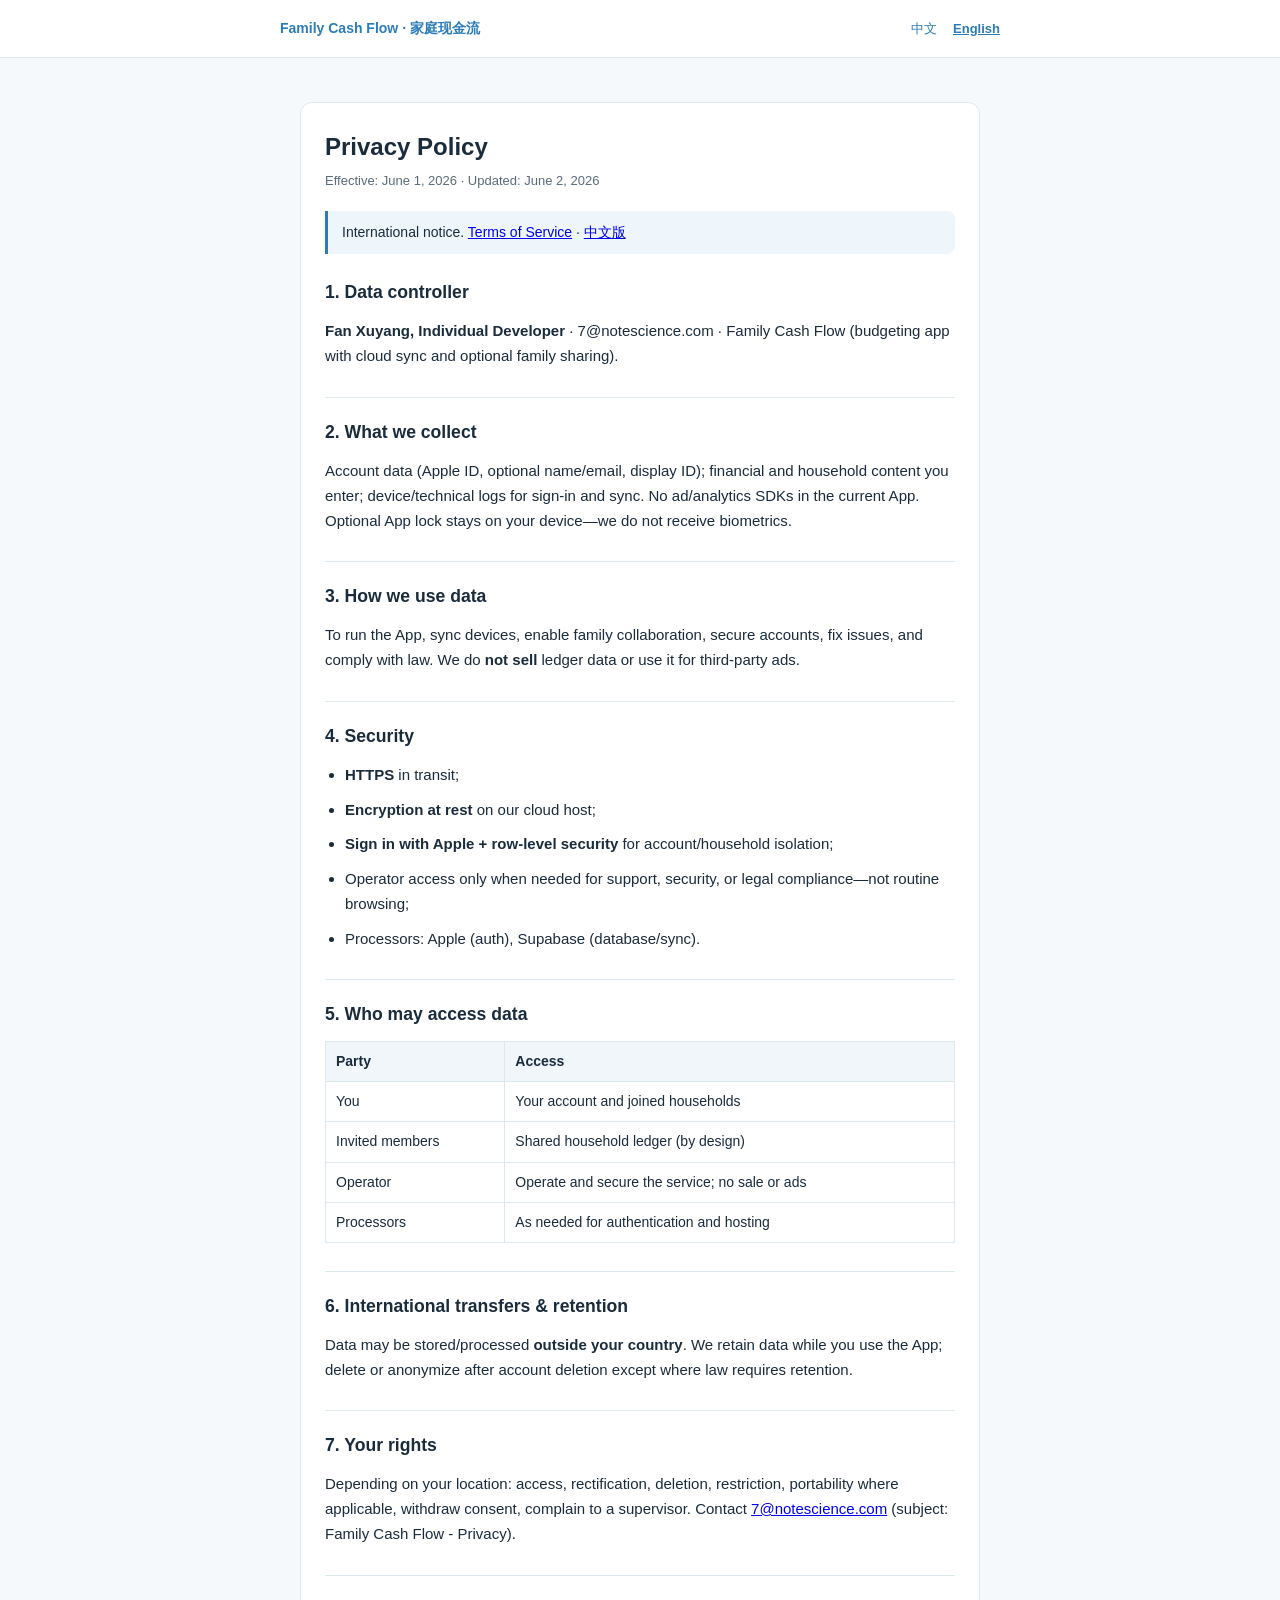
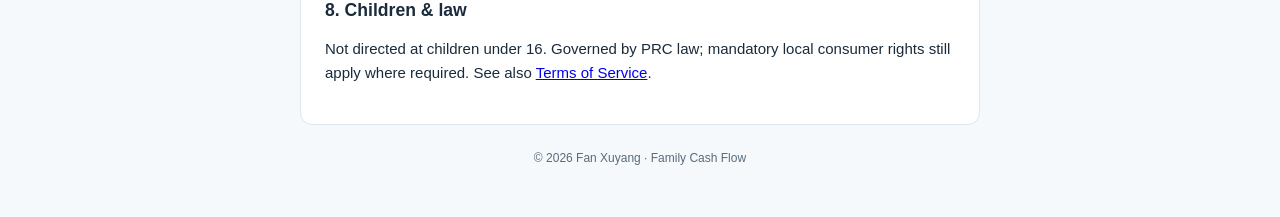
==== privacy-en.html @ 2c8d66c6 "Revise privacy policy and terms (v2026-06-02). Positive security framing, clarify data access, remov" ====
<!DOCTYPE html>
<html lang="en">
<head>
  <meta charset="UTF-8">
  <meta name="viewport" content="width=device-width, initial-scale=1">
  <title>Family Cash Flow — Privacy Policy</title>
  <link rel="stylesheet" href="style.css">
</head>
<body>
  <header>
    <div class="inner">
      <span class="brand">Family Cash Flow · 家庭现金流</span>
      <nav class="lang" aria-label="Language">
        <a href="privacy-zh.html">中文</a>
        <a href="privacy-en.html" class="active">English</a>
      </nav>
    </div>
  </header>
  <div class="wrap">
    <article>
      <h1>Privacy Policy</h1>
      <p class="meta">Effective: June 1, 2026 · Updated: June 2, 2026</p>
      <p class="note">International notice. <a href="terms-en.html">Terms of Service</a> · <a href="privacy-zh.html">中文版</a></p>

      <h2>1. Data controller</h2>
      <p><strong>Fan Xuyang, Individual Developer</strong> · 7@notescience.com · Family Cash Flow (budgeting app with cloud sync and optional family sharing).</p>

      <h2>2. What we collect</h2>
      <p>Account data (Apple ID, optional name/email, display ID); financial and household content you enter; device/technical logs for sign-in and sync. No ad/analytics SDKs in the current App. Optional App lock stays on your device—we do not receive biometrics.</p>

      <h2>3. How we use data</h2>
      <p>To run the App, sync devices, enable family collaboration, secure accounts, fix issues, and comply with law. We do <strong>not sell</strong> ledger data or use it for third-party ads.</p>

      <h2>4. Security</h2>
      <ul>
        <li><strong>HTTPS</strong> in transit;</li>
        <li><strong>Encryption at rest</strong> on our cloud host;</li>
        <li><strong>Sign in with Apple + row-level security</strong> for account/household isolation;</li>
        <li>Operator access only when needed for support, security, or legal compliance—not routine browsing;</li>
        <li>Processors: Apple (auth), Supabase (database/sync).</li>
      </ul>

      <h2>5. Who may access data</h2>
      <table>
        <thead><tr><th>Party</th><th>Access</th></tr></thead>
        <tbody>
          <tr><td>You</td><td>Your account and joined households</td></tr>
          <tr><td>Invited members</td><td>Shared household ledger (by design)</td></tr>
          <tr><td>Operator</td><td>Operate and secure the service; no sale or ads</td></tr>
          <tr><td>Processors</td><td>As needed for authentication and hosting</td></tr>
        </tbody>
      </table>

      <h2>6. International transfers &amp; retention</h2>
      <p>Data may be stored/processed <strong>outside your country</strong>. We retain data while you use the App; delete or anonymize after account deletion except where law requires retention.</p>

      <h2>7. Your rights</h2>
      <p>Depending on your location: access, rectification, deletion, restriction, portability where applicable, withdraw consent, complain to a supervisor. Contact <a href="mailto:7@notescience.com">7@notescience.com</a> (subject: Family Cash Flow - Privacy).</p>

      <h2>8. Children &amp; law</h2>
      <p>Not directed at children under 16. Governed by PRC law; mandatory local consumer rights still apply where required. See also <a href="terms-en.html">Terms of Service</a>.</p>
    </article>
    <footer>© 2026 Fan Xuyang · Family Cash Flow</footer>
  </div>
</body>
</html>
---- style.css ----
:root {
  --bg: #f5f9fc;
  --surface: #ffffff;
  --text: #1a2b3c;
  --muted: #5a6b7c;
  --accent: #2b7cb8;
  --border: #dce8f0;
  --max: 720px;
}
* { box-sizing: border-box; }
body {
  margin: 0;
  font-family: -apple-system, BlinkMacSystemFont, "Segoe UI", Roboto, "PingFang SC", "Hiragino Sans GB", "Microsoft YaHei", sans-serif;
  background: var(--bg);
  color: var(--text);
  line-height: 1.65;
  font-size: 15px;
}
.wrap {
  max-width: var(--max);
  margin: 0 auto;
  padding: 24px 20px 48px;
}
header {
  background: var(--surface);
  border-bottom: 1px solid var(--border);
  padding: 16px 20px;
  position: sticky;
  top: 0;
  z-index: 10;
}
header .inner {
  max-width: var(--max);
  margin: 0 auto;
  display: flex;
  align-items: center;
  justify-content: space-between;
  gap: 12px;
  flex-wrap: wrap;
}
.brand { font-weight: 700; font-size: 14px; color: var(--accent); }
.lang a {
  color: var(--accent);
  text-decoration: none;
  font-size: 13px;
  margin-left: 12px;
}
.lang a.active { font-weight: 700; text-decoration: underline; }
article {
  background: var(--surface);
  border: 1px solid var(--border);
  border-radius: 12px;
  padding: 28px 24px;
  margin-top: 20px;
}
h1 { font-size: 1.5rem; margin: 0 0 8px; line-height: 1.3; }
.meta { color: var(--muted); font-size: 13px; margin-bottom: 20px; }
.note {
  background: #eef6fb;
  border-left: 3px solid var(--accent);
  padding: 10px 14px;
  font-size: 14px;
  margin-bottom: 24px;
  border-radius: 0 8px 8px 0;
}
h2 { font-size: 1.1rem; margin: 28px 0 12px; border-top: 1px solid var(--border); padding-top: 20px; }
h2:first-of-type { border-top: none; padding-top: 0; margin-top: 0; }
h3 { font-size: 1rem; margin: 18px 0 8px; }
p, li { margin: 0 0 10px; }
ul { padding-left: 1.25rem; margin: 0 0 12px; }
table { width: 100%; border-collapse: collapse; font-size: 14px; margin: 12px 0; }
th, td { border: 1px solid var(--border); padding: 8px 10px; text-align: left; vertical-align: top; }
th { background: #f0f6fa; }
footer { text-align: center; color: var(--muted); font-size: 12px; margin-top: 24px; }
strong { font-weight: 600; }
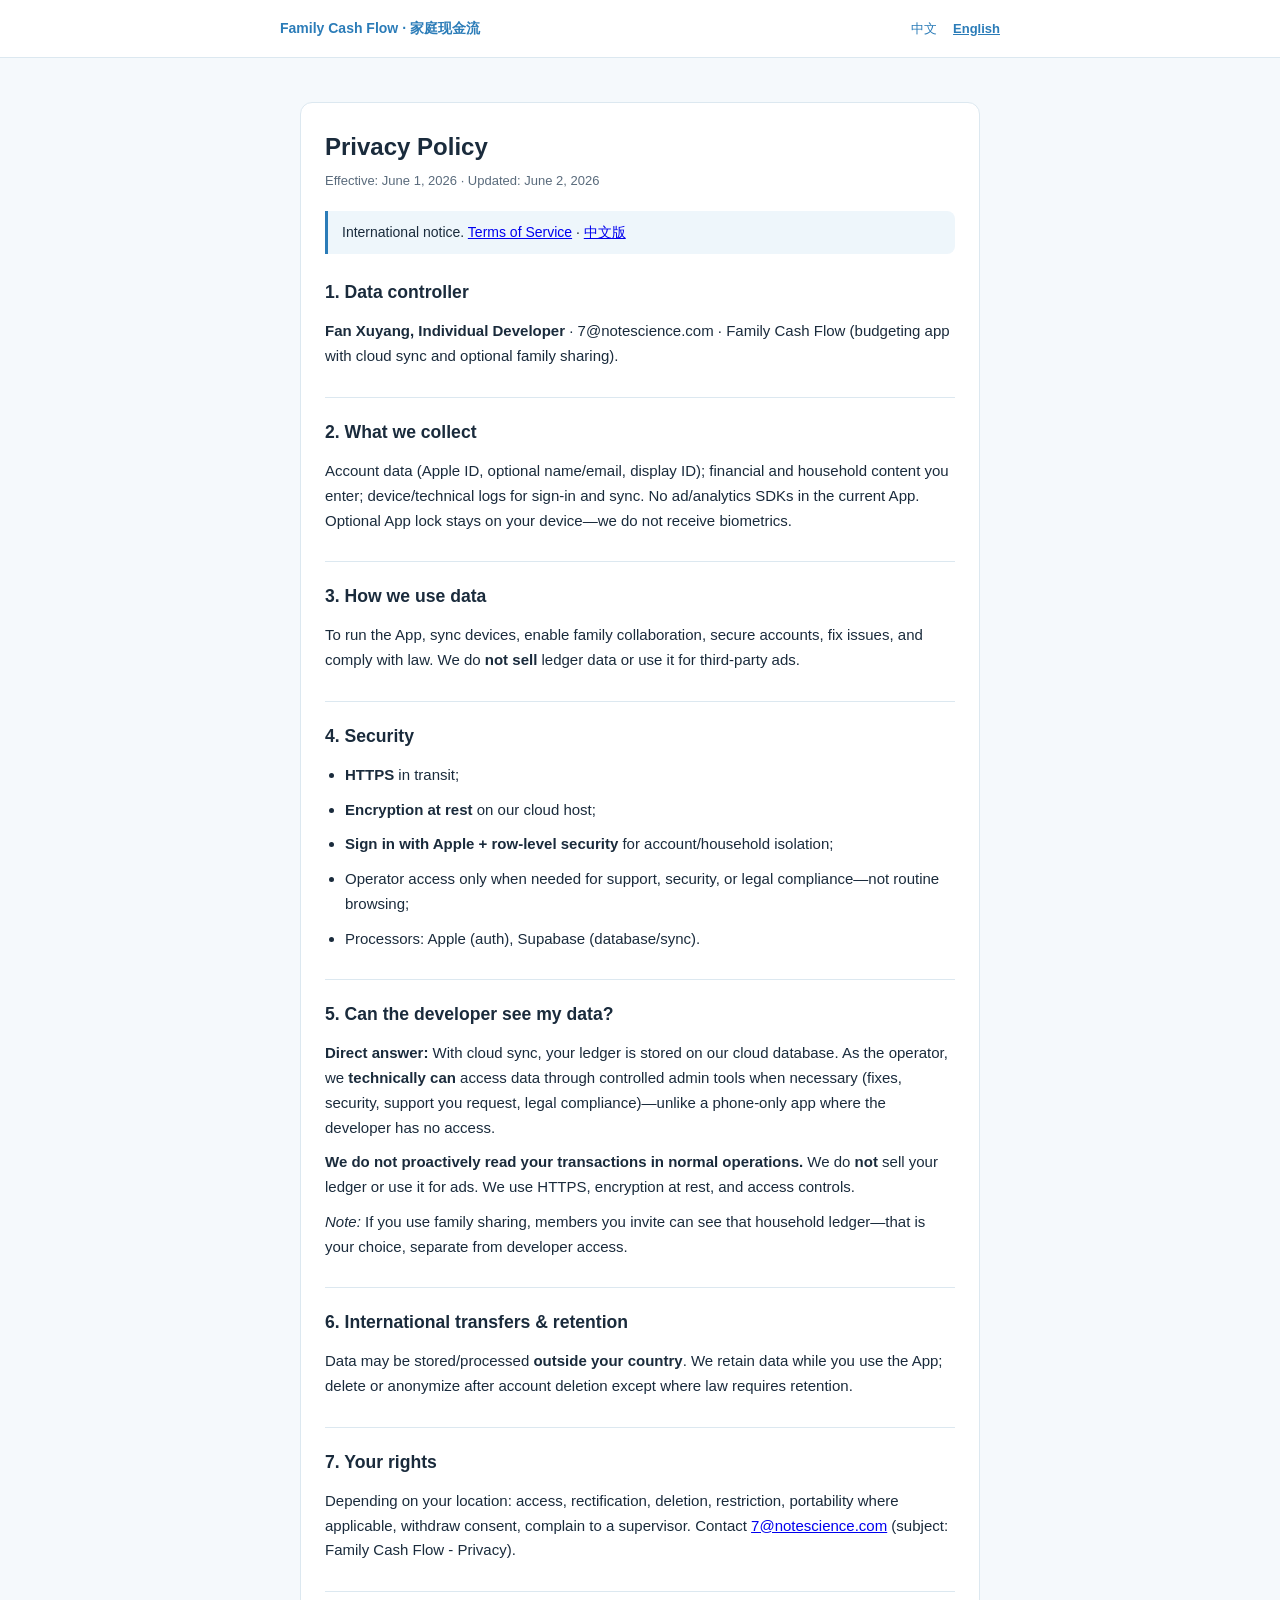
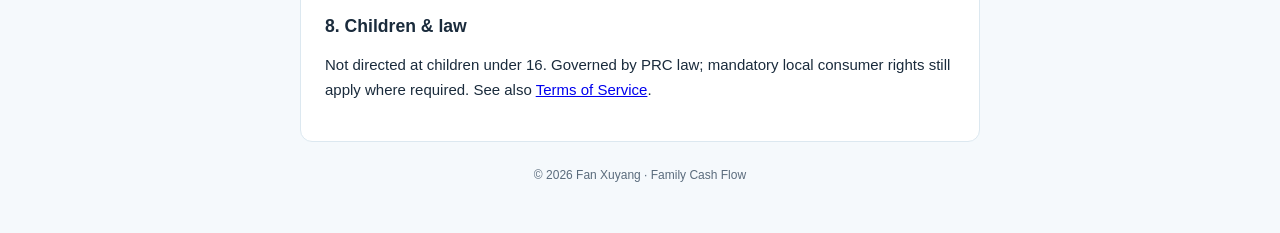
==== commit 11fd8b64: "Clarify developer access vs family sharing in legal pages. Lead with whether the operator can see le" ====
--- a/privacy-en.html
+++ b/privacy-en.html
@@ -40,16 +40,10 @@
         <li>Processors: Apple (auth), Supabase (database/sync).</li>
       </ul>
 
-      <h2>5. Who may access data</h2>
-      <table>
-        <thead><tr><th>Party</th><th>Access</th></tr></thead>
-        <tbody>
-          <tr><td>You</td><td>Your account and joined households</td></tr>
-          <tr><td>Invited members</td><td>Shared household ledger (by design)</td></tr>
-          <tr><td>Operator</td><td>Operate and secure the service; no sale or ads</td></tr>
-          <tr><td>Processors</td><td>As needed for authentication and hosting</td></tr>
-        </tbody>
-      </table>
+      <h2>5. Can the developer see my data?</h2>
+      <p><strong>Direct answer:</strong> With cloud sync, your ledger is stored on our cloud database. As the operator, we <strong>technically can</strong> access data through controlled admin tools when necessary (fixes, security, support you request, legal compliance)—unlike a phone-only app where the developer has no access.</p>
+      <p><strong>We do not proactively read your transactions in normal operations.</strong> We do <strong>not</strong> sell your ledger or use it for ads. We use HTTPS, encryption at rest, and access controls.</p>
+      <p><em>Note:</em> If you use family sharing, members you invite can see that household ledger—that is your choice, separate from developer access.</p>
 
       <h2>6. International transfers &amp; retention</h2>
       <p>Data may be stored/processed <strong>outside your country</strong>. We retain data while you use the App; delete or anonymize after account deletion except where law requires retention.</p>
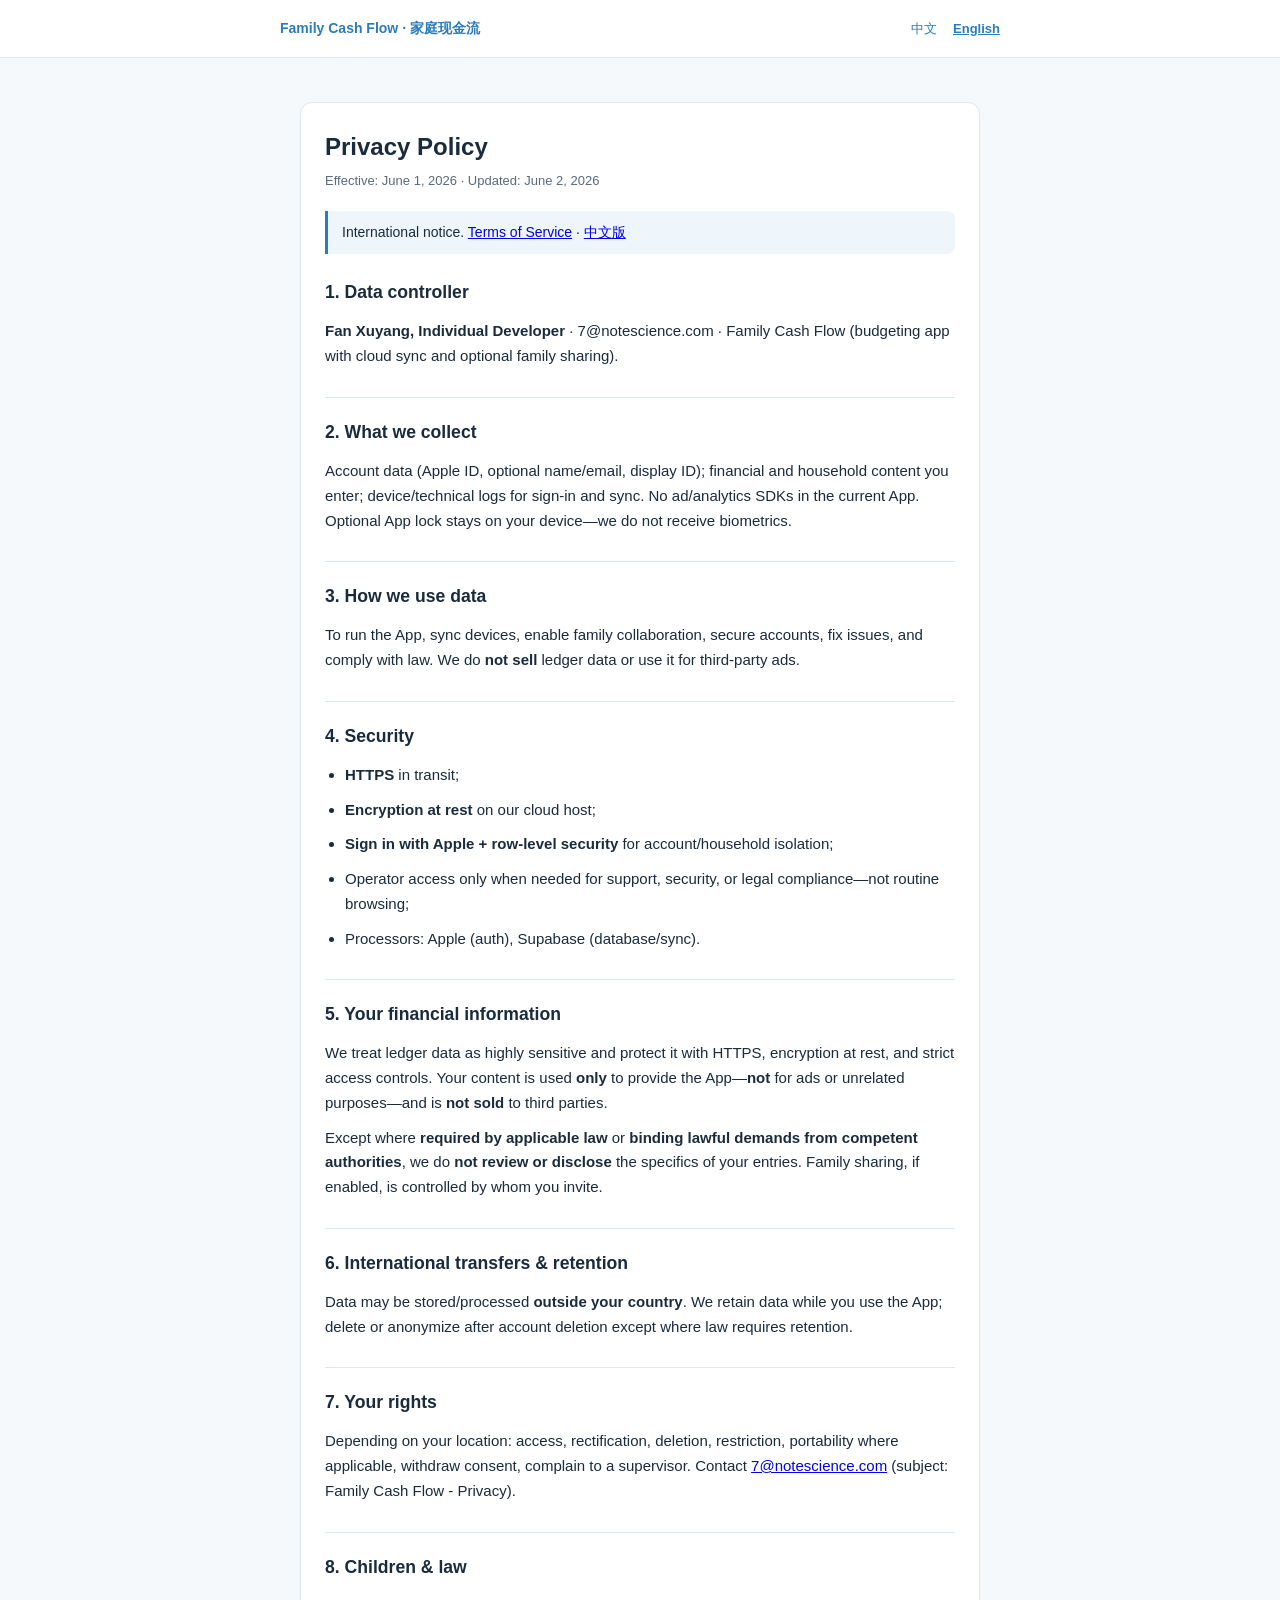
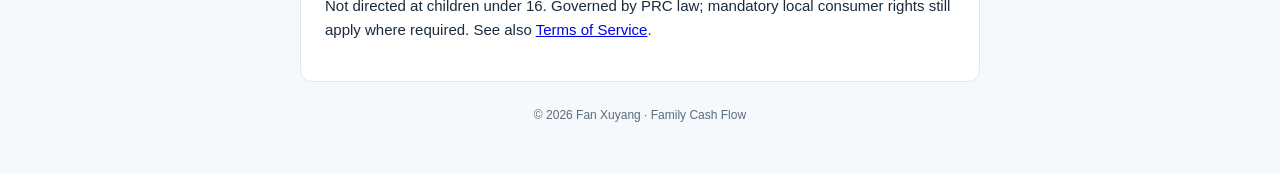
==== commit 0fb821fd: "Fix English privacy page wording Co-authored-by: Cursor <cursoragent@cursor.com>" ====
--- a/privacy-en.html
+++ b/privacy-en.html
@@ -40,10 +40,9 @@
         <li>Processors: Apple (auth), Supabase (database/sync).</li>
       </ul>
 
-      <h2>5. Can the developer see my data?</h2>
-      <p><strong>Direct answer:</strong> With cloud sync, your ledger is stored on our cloud database. As the operator, we <strong>technically can</strong> access data through controlled admin tools when necessary (fixes, security, support you request, legal compliance)—unlike a phone-only app where the developer has no access.</p>
-      <p><strong>We do not proactively read your transactions in normal operations.</strong> We do <strong>not</strong> sell your ledger or use it for ads. We use HTTPS, encryption at rest, and access controls.</p>
-      <p><em>Note:</em> If you use family sharing, members you invite can see that household ledger—that is your choice, separate from developer access.</p>
+      <h2>5. Your financial information</h2>
+      <p>We treat ledger data as highly sensitive and protect it with HTTPS, encryption at rest, and strict access controls. Your content is used <strong>only</strong> to provide the App—<strong>not</strong> for ads or unrelated purposes—and is <strong>not sold</strong> to third parties.</p>
+      <p>Except where <strong>required by applicable law</strong> or <strong>binding lawful demands from competent authorities</strong>, we do <strong>not review or disclose</strong> the specifics of your entries. Family sharing, if enabled, is controlled by whom you invite.</p>
 
       <h2>6. International transfers &amp; retention</h2>
       <p>Data may be stored/processed <strong>outside your country</strong>. We retain data while you use the App; delete or anonymize after account deletion except where law requires retention.</p>
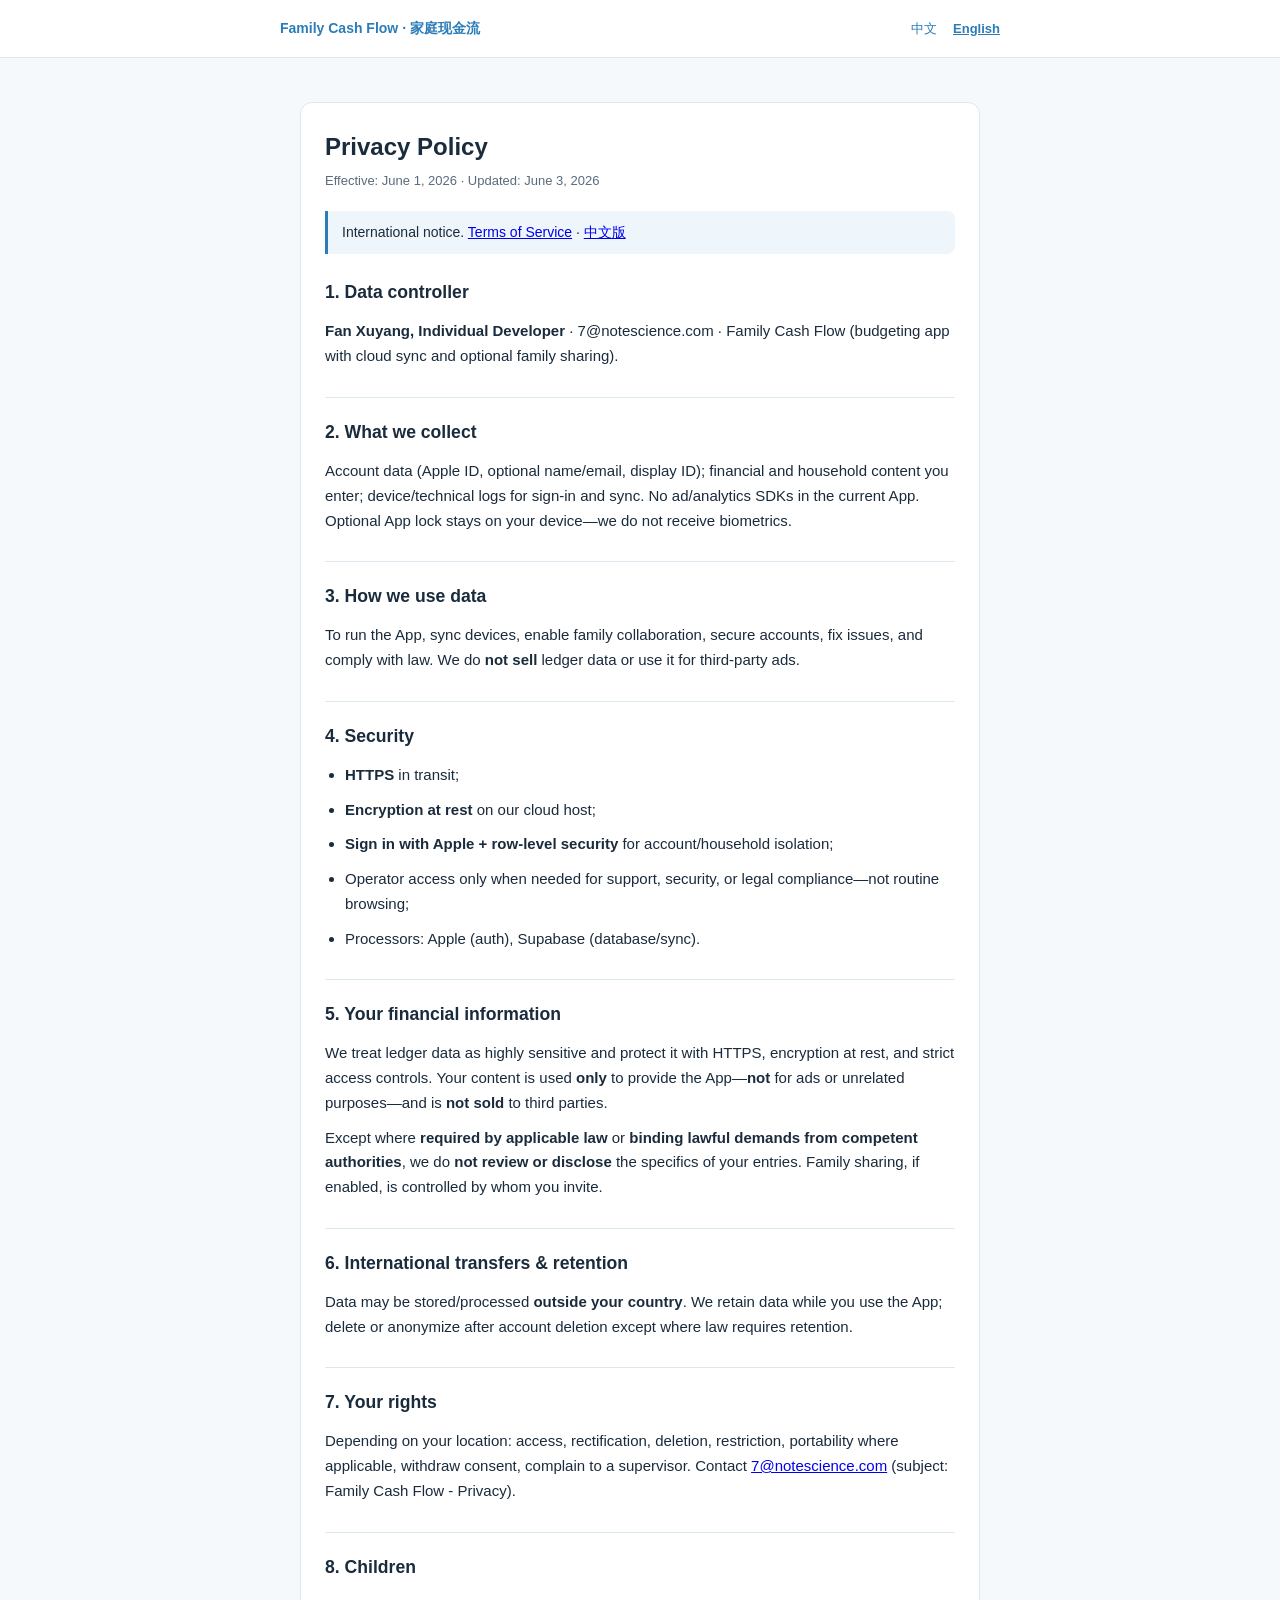
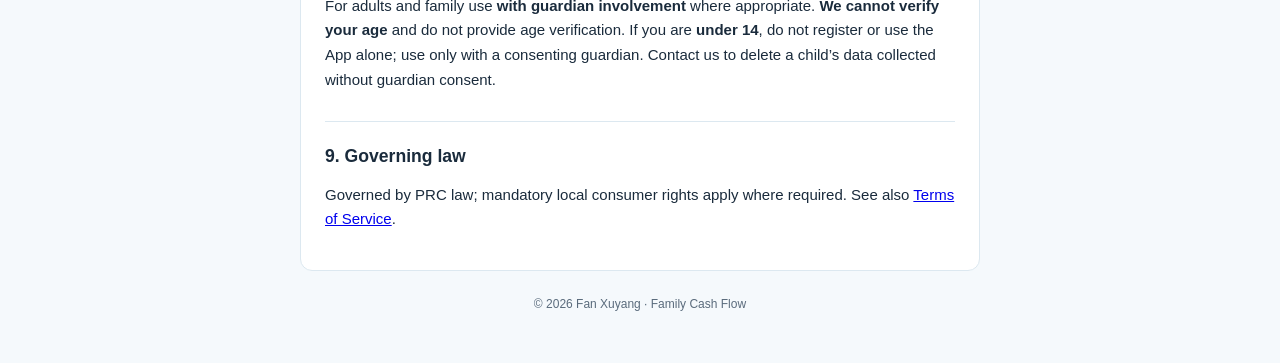
==== commit f33e14ba: "Add minors section: no age verification in App. Clarify under-14 must not self-register; guardian co" ====
--- a/privacy-en.html
+++ b/privacy-en.html
@@ -19,7 +19,7 @@
   <div class="wrap">
     <article>
       <h1>Privacy Policy</h1>
-      <p class="meta">Effective: June 1, 2026 · Updated: June 2, 2026</p>
+      <p class="meta">Effective: June 1, 2026 · Updated: June 3, 2026</p>
       <p class="note">International notice. <a href="terms-en.html">Terms of Service</a> · <a href="privacy-zh.html">中文版</a></p>
 
       <h2>1. Data controller</h2>
@@ -50,8 +50,11 @@
       <h2>7. Your rights</h2>
       <p>Depending on your location: access, rectification, deletion, restriction, portability where applicable, withdraw consent, complain to a supervisor. Contact <a href="mailto:7@notescience.com">7@notescience.com</a> (subject: Family Cash Flow - Privacy).</p>
 
-      <h2>8. Children &amp; law</h2>
-      <p>Not directed at children under 16. Governed by PRC law; mandatory local consumer rights still apply where required. See also <a href="terms-en.html">Terms of Service</a>.</p>
+      <h2>8. Children</h2>
+      <p>For adults and family use <strong>with guardian involvement</strong> where appropriate. <strong>We cannot verify your age</strong> and do not provide age verification. If you are <strong>under 14</strong>, do not register or use the App alone; use only with a consenting guardian. Contact us to delete a child’s data collected without guardian consent.</p>
+
+      <h2>9. Governing law</h2>
+      <p>Governed by PRC law; mandatory local consumer rights apply where required. See also <a href="terms-en.html">Terms of Service</a>.</p>
     </article>
     <footer>© 2026 Fan Xuyang · Family Cash Flow</footer>
   </div>
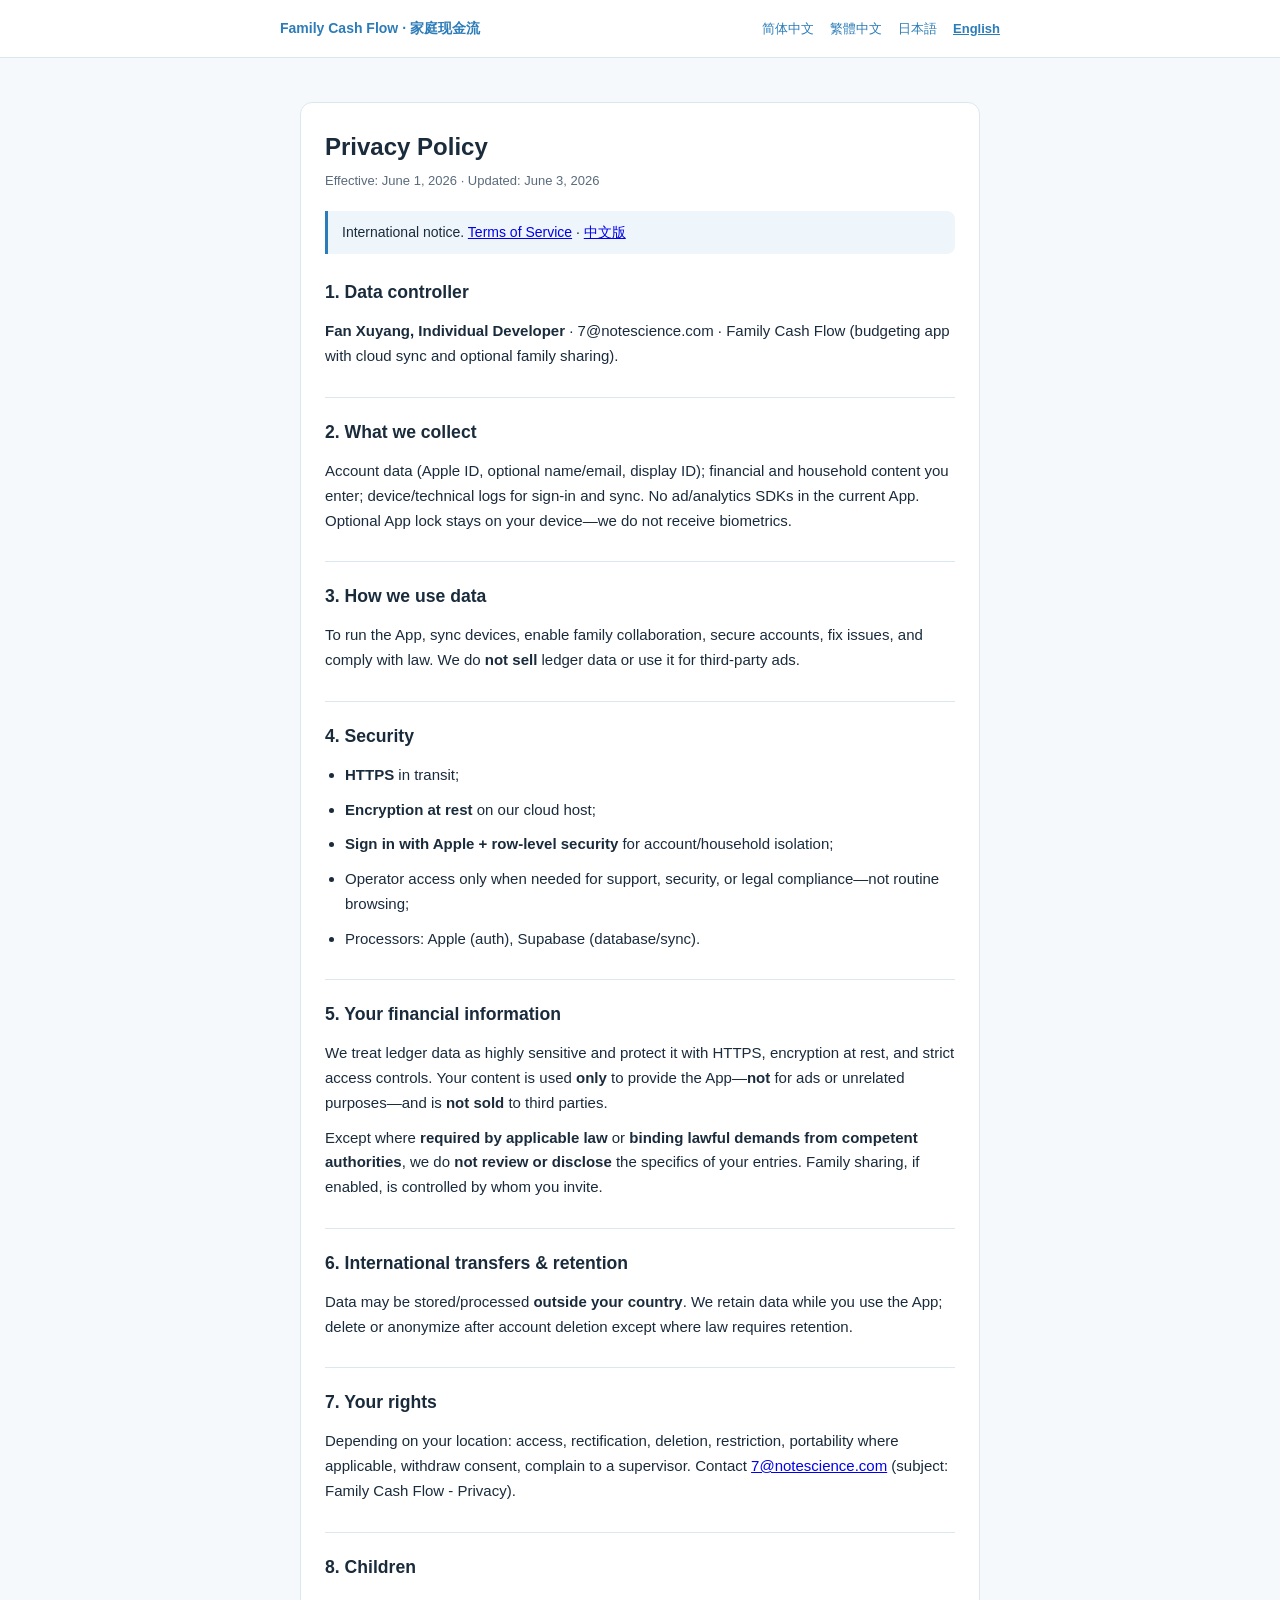
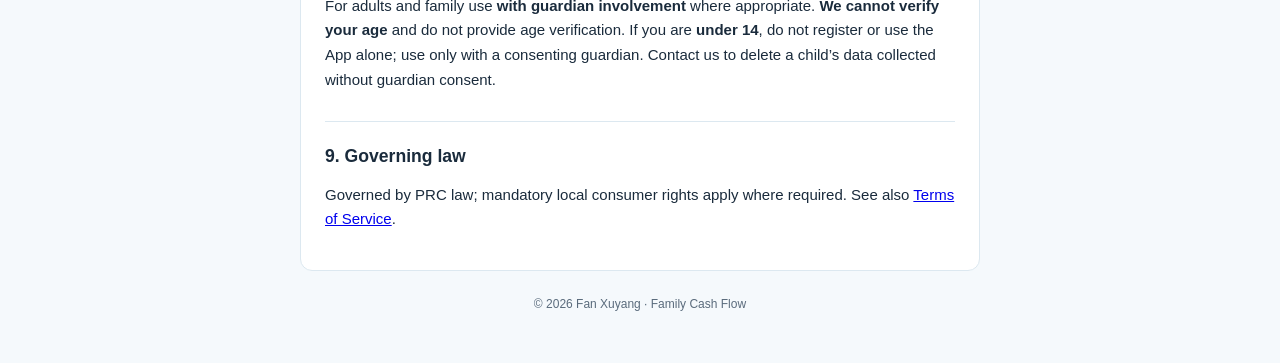
==== commit 7f323cc2: "新增繁體中文、日本語的隐私政策和服务条款 - privacy-zh-hant.html、terms-zh-hant.html：由简体版转成繁體（台湾用语），注明以简体中文版为准 - privacy-j" ====
--- a/privacy-en.html
+++ b/privacy-en.html
@@ -11,8 +11,10 @@
     <div class="inner">
       <span class="brand">Family Cash Flow · 家庭现金流</span>
       <nav class="lang" aria-label="Language">
-        <a href="privacy-zh.html">中文</a>
-        <a href="privacy-en.html" class="active">English</a>
+        <a href="privacy-zh.html" lang="zh-CN">简体中文</a>
+        <a href="privacy-zh-hant.html" lang="zh-Hant">繁體中文</a>
+        <a href="privacy-ja.html" lang="ja">日本語</a>
+        <a href="privacy-en.html" lang="en" class="active">English</a>
       </nav>
     </div>
   </header>
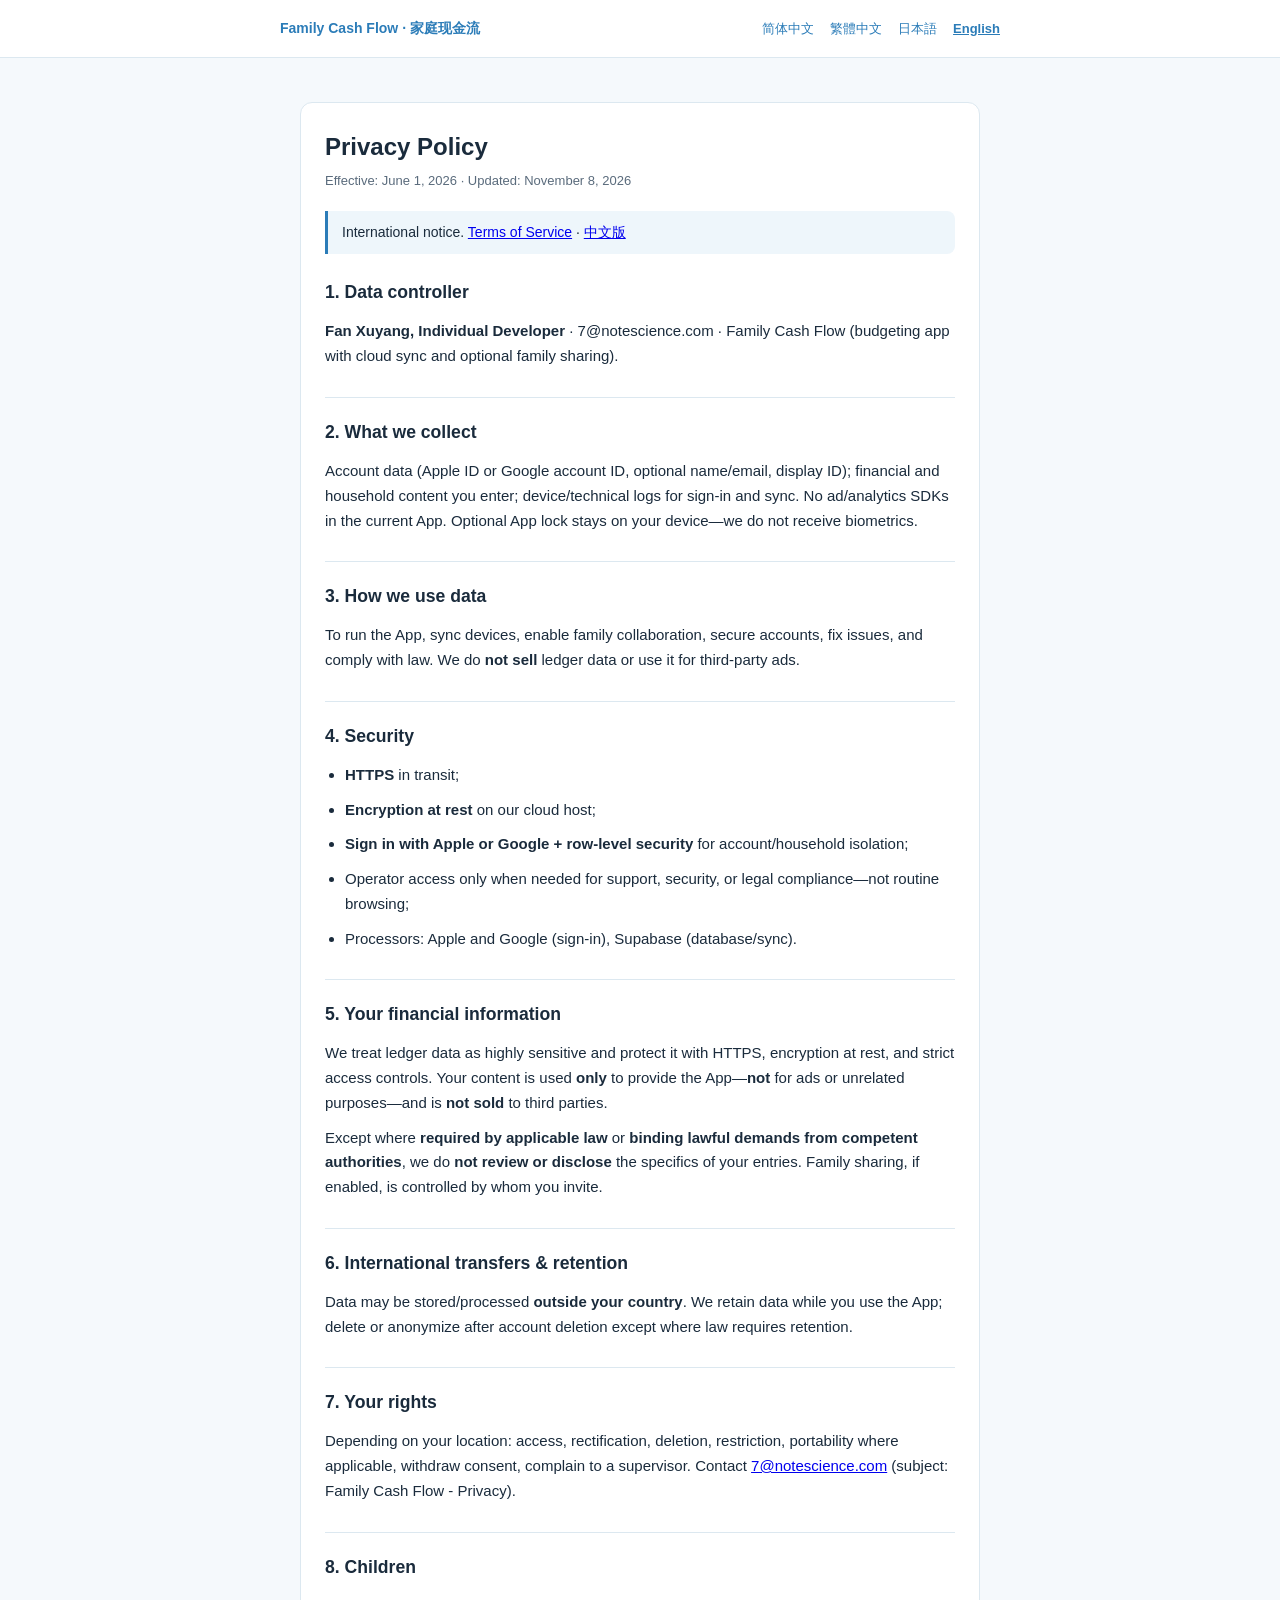
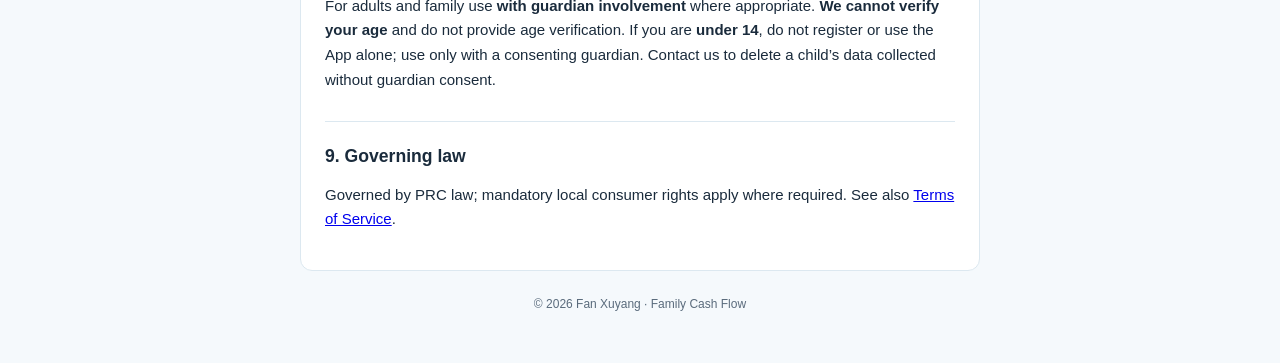
==== commit a66583fa: "隐私政策和服务条款补上 Google 登录（四种语言） App 已支持 Apple、Google 两种登录，法律页面原来只写了 Apple：账号信息、访问控制、委托的服务商和服务条款的登录方式补上 G" ====
--- a/privacy-en.html
+++ b/privacy-en.html
@@ -21,14 +21,14 @@
   <div class="wrap">
     <article>
       <h1>Privacy Policy</h1>
-      <p class="meta">Effective: June 1, 2026 · Updated: June 3, 2026</p>
+      <p class="meta">Effective: June 1, 2026 · Updated: November 8, 2026</p>
       <p class="note">International notice. <a href="terms-en.html">Terms of Service</a> · <a href="privacy-zh.html">中文版</a></p>
 
       <h2>1. Data controller</h2>
       <p><strong>Fan Xuyang, Individual Developer</strong> · 7@notescience.com · Family Cash Flow (budgeting app with cloud sync and optional family sharing).</p>
 
       <h2>2. What we collect</h2>
-      <p>Account data (Apple ID, optional name/email, display ID); financial and household content you enter; device/technical logs for sign-in and sync. No ad/analytics SDKs in the current App. Optional App lock stays on your device—we do not receive biometrics.</p>
+      <p>Account data (Apple ID or Google account ID, optional name/email, display ID); financial and household content you enter; device/technical logs for sign-in and sync. No ad/analytics SDKs in the current App. Optional App lock stays on your device—we do not receive biometrics.</p>
 
       <h2>3. How we use data</h2>
       <p>To run the App, sync devices, enable family collaboration, secure accounts, fix issues, and comply with law. We do <strong>not sell</strong> ledger data or use it for third-party ads.</p>
@@ -37,9 +37,9 @@
       <ul>
         <li><strong>HTTPS</strong> in transit;</li>
         <li><strong>Encryption at rest</strong> on our cloud host;</li>
-        <li><strong>Sign in with Apple + row-level security</strong> for account/household isolation;</li>
+        <li><strong>Sign in with Apple or Google + row-level security</strong> for account/household isolation;</li>
         <li>Operator access only when needed for support, security, or legal compliance—not routine browsing;</li>
-        <li>Processors: Apple (auth), Supabase (database/sync).</li>
+        <li>Processors: Apple and Google (sign-in), Supabase (database/sync).</li>
       </ul>
 
       <h2>5. Your financial information</h2>
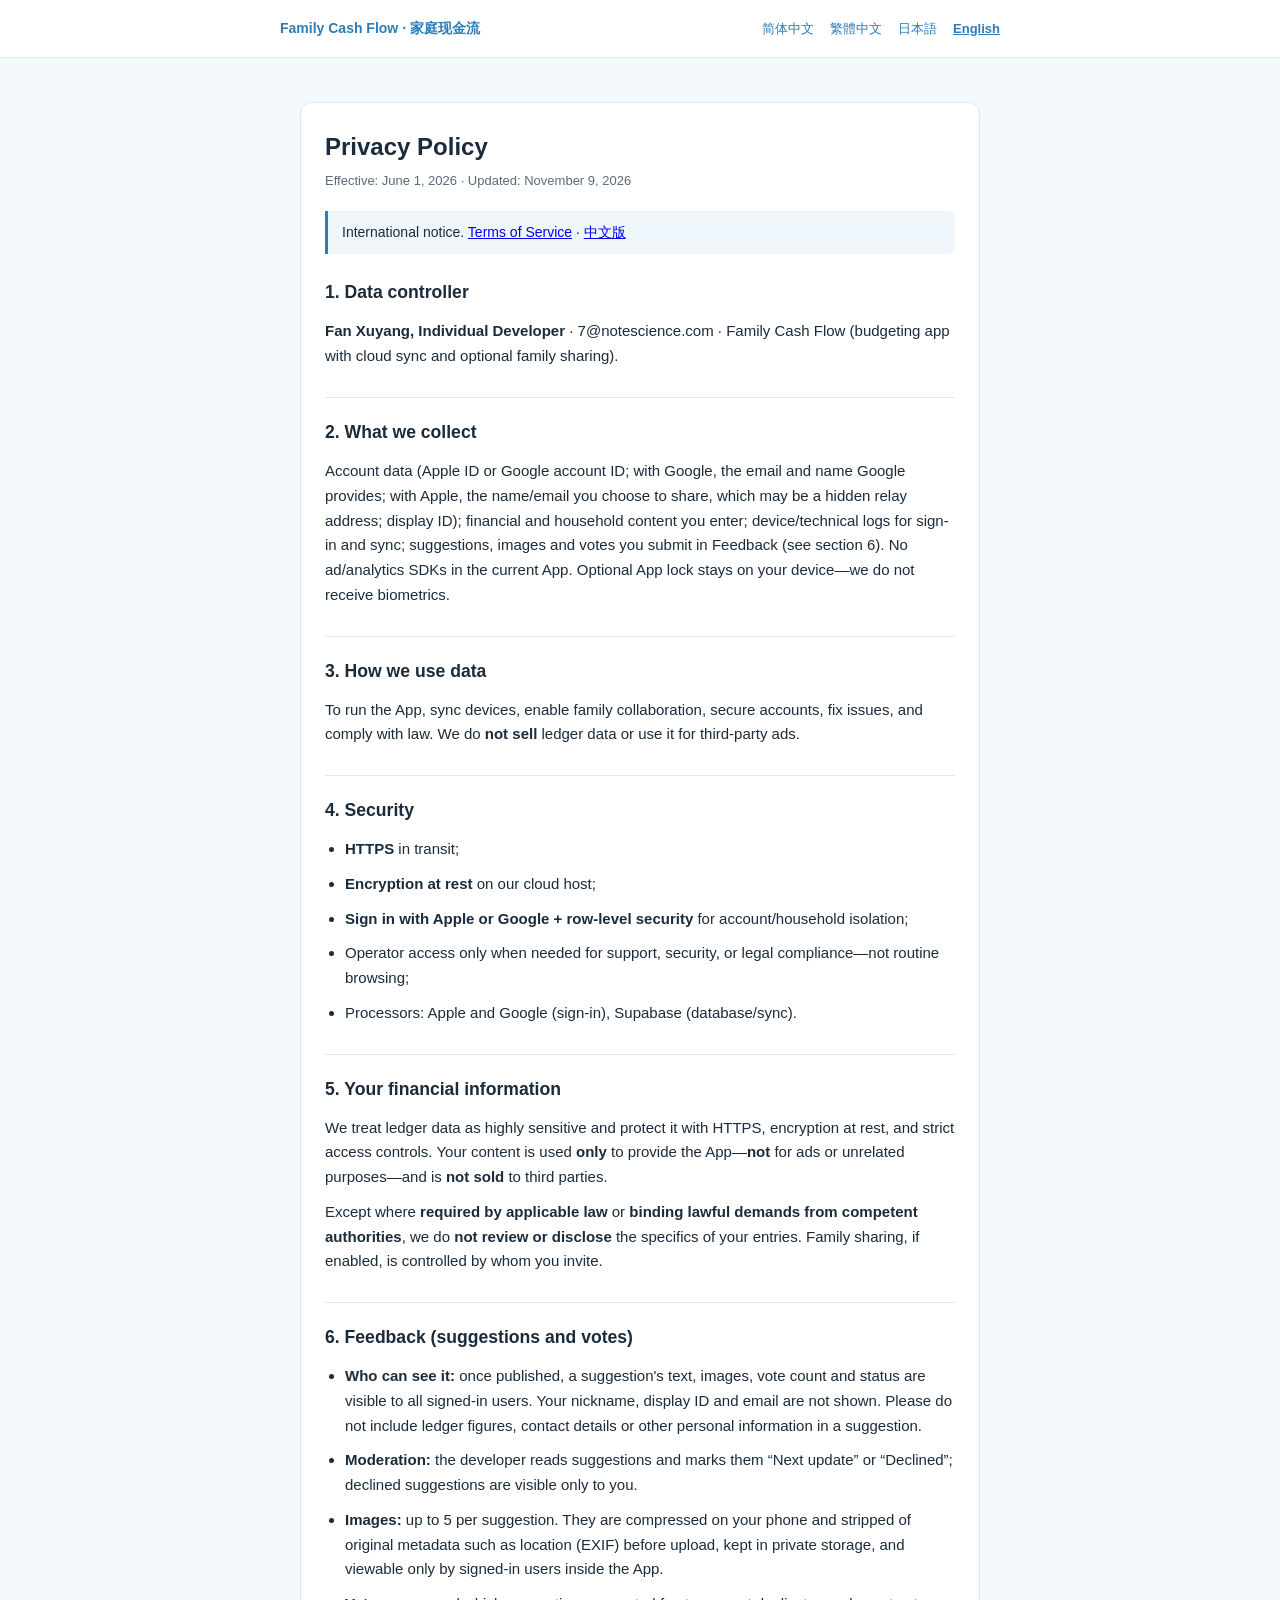
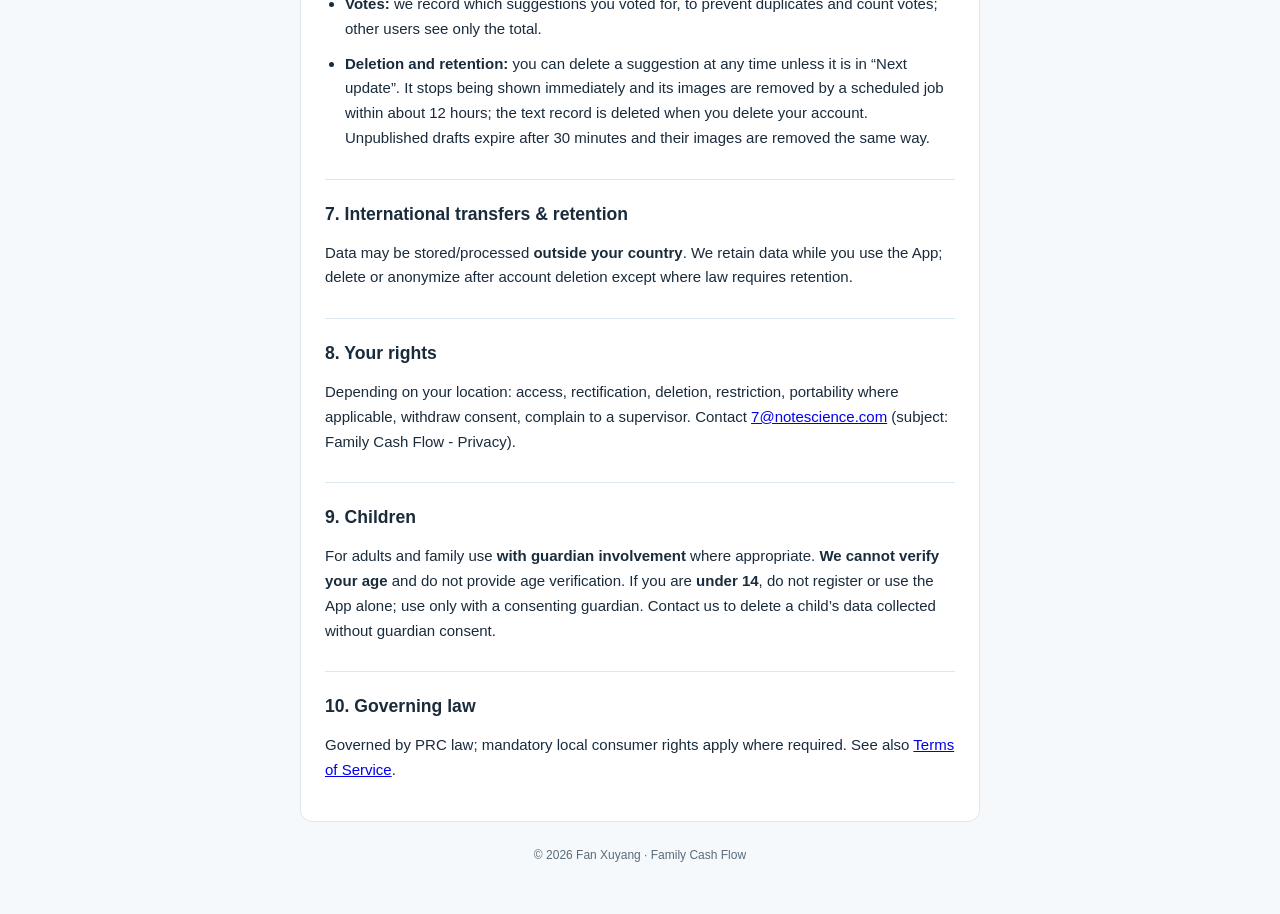
==== commit 21720810: "隐私政策补上「意见与建议」并写准 Google 登录收到的信息（四种语言） - 新增第六节：发布后对已登录用户可见、不显示昵称／ID／邮箱；开发者标记下版优化／已拒绝；图片最多 5 张、本机去 EXI" ====
--- a/privacy-en.html
+++ b/privacy-en.html
@@ -21,14 +21,14 @@
   <div class="wrap">
     <article>
       <h1>Privacy Policy</h1>
-      <p class="meta">Effective: June 1, 2026 · Updated: November 8, 2026</p>
+      <p class="meta">Effective: June 1, 2026 · Updated: November 9, 2026</p>
       <p class="note">International notice. <a href="terms-en.html">Terms of Service</a> · <a href="privacy-zh.html">中文版</a></p>
 
       <h2>1. Data controller</h2>
       <p><strong>Fan Xuyang, Individual Developer</strong> · 7@notescience.com · Family Cash Flow (budgeting app with cloud sync and optional family sharing).</p>
 
       <h2>2. What we collect</h2>
-      <p>Account data (Apple ID or Google account ID, optional name/email, display ID); financial and household content you enter; device/technical logs for sign-in and sync. No ad/analytics SDKs in the current App. Optional App lock stays on your device—we do not receive biometrics.</p>
+      <p>Account data (Apple ID or Google account ID; with Google, the email and name Google provides; with Apple, the name/email you choose to share, which may be a hidden relay address; display ID); financial and household content you enter; device/technical logs for sign-in and sync; suggestions, images and votes you submit in Feedback (see section 6). No ad/analytics SDKs in the current App. Optional App lock stays on your device—we do not receive biometrics.</p>
 
       <h2>3. How we use data</h2>
       <p>To run the App, sync devices, enable family collaboration, secure accounts, fix issues, and comply with law. We do <strong>not sell</strong> ledger data or use it for third-party ads.</p>
@@ -46,16 +46,25 @@
       <p>We treat ledger data as highly sensitive and protect it with HTTPS, encryption at rest, and strict access controls. Your content is used <strong>only</strong> to provide the App—<strong>not</strong> for ads or unrelated purposes—and is <strong>not sold</strong> to third parties.</p>
       <p>Except where <strong>required by applicable law</strong> or <strong>binding lawful demands from competent authorities</strong>, we do <strong>not review or disclose</strong> the specifics of your entries. Family sharing, if enabled, is controlled by whom you invite.</p>
 
-      <h2>6. International transfers &amp; retention</h2>
+      <h2>6. Feedback (suggestions and votes)</h2>
+      <ul>
+        <li><strong>Who can see it:</strong> once published, a suggestion's text, images, vote count and status are visible to all signed-in users. Your nickname, display ID and email are not shown. Please do not include ledger figures, contact details or other personal information in a suggestion.</li>
+        <li><strong>Moderation:</strong> the developer reads suggestions and marks them “Next update” or “Declined”; declined suggestions are visible only to you.</li>
+        <li><strong>Images:</strong> up to 5 per suggestion. They are compressed on your phone and stripped of original metadata such as location (EXIF) before upload, kept in private storage, and viewable only by signed-in users inside the App.</li>
+        <li><strong>Votes:</strong> we record which suggestions you voted for, to prevent duplicates and count votes; other users see only the total.</li>
+        <li><strong>Deletion and retention:</strong> you can delete a suggestion at any time unless it is in “Next update”. It stops being shown immediately and its images are removed by a scheduled job within about 12 hours; the text record is deleted when you delete your account. Unpublished drafts expire after 30 minutes and their images are removed the same way.</li>
+      </ul>
+
+      <h2>7. International transfers &amp; retention</h2>
       <p>Data may be stored/processed <strong>outside your country</strong>. We retain data while you use the App; delete or anonymize after account deletion except where law requires retention.</p>
 
-      <h2>7. Your rights</h2>
+      <h2>8. Your rights</h2>
       <p>Depending on your location: access, rectification, deletion, restriction, portability where applicable, withdraw consent, complain to a supervisor. Contact <a href="mailto:7@notescience.com">7@notescience.com</a> (subject: Family Cash Flow - Privacy).</p>
 
-      <h2>8. Children</h2>
+      <h2>9. Children</h2>
       <p>For adults and family use <strong>with guardian involvement</strong> where appropriate. <strong>We cannot verify your age</strong> and do not provide age verification. If you are <strong>under 14</strong>, do not register or use the App alone; use only with a consenting guardian. Contact us to delete a child’s data collected without guardian consent.</p>
 
-      <h2>9. Governing law</h2>
+      <h2>10. Governing law</h2>
       <p>Governed by PRC law; mandatory local consumer rights apply where required. See also <a href="terms-en.html">Terms of Service</a>.</p>
     </article>
     <footer>© 2026 Fan Xuyang · Family Cash Flow</footer>
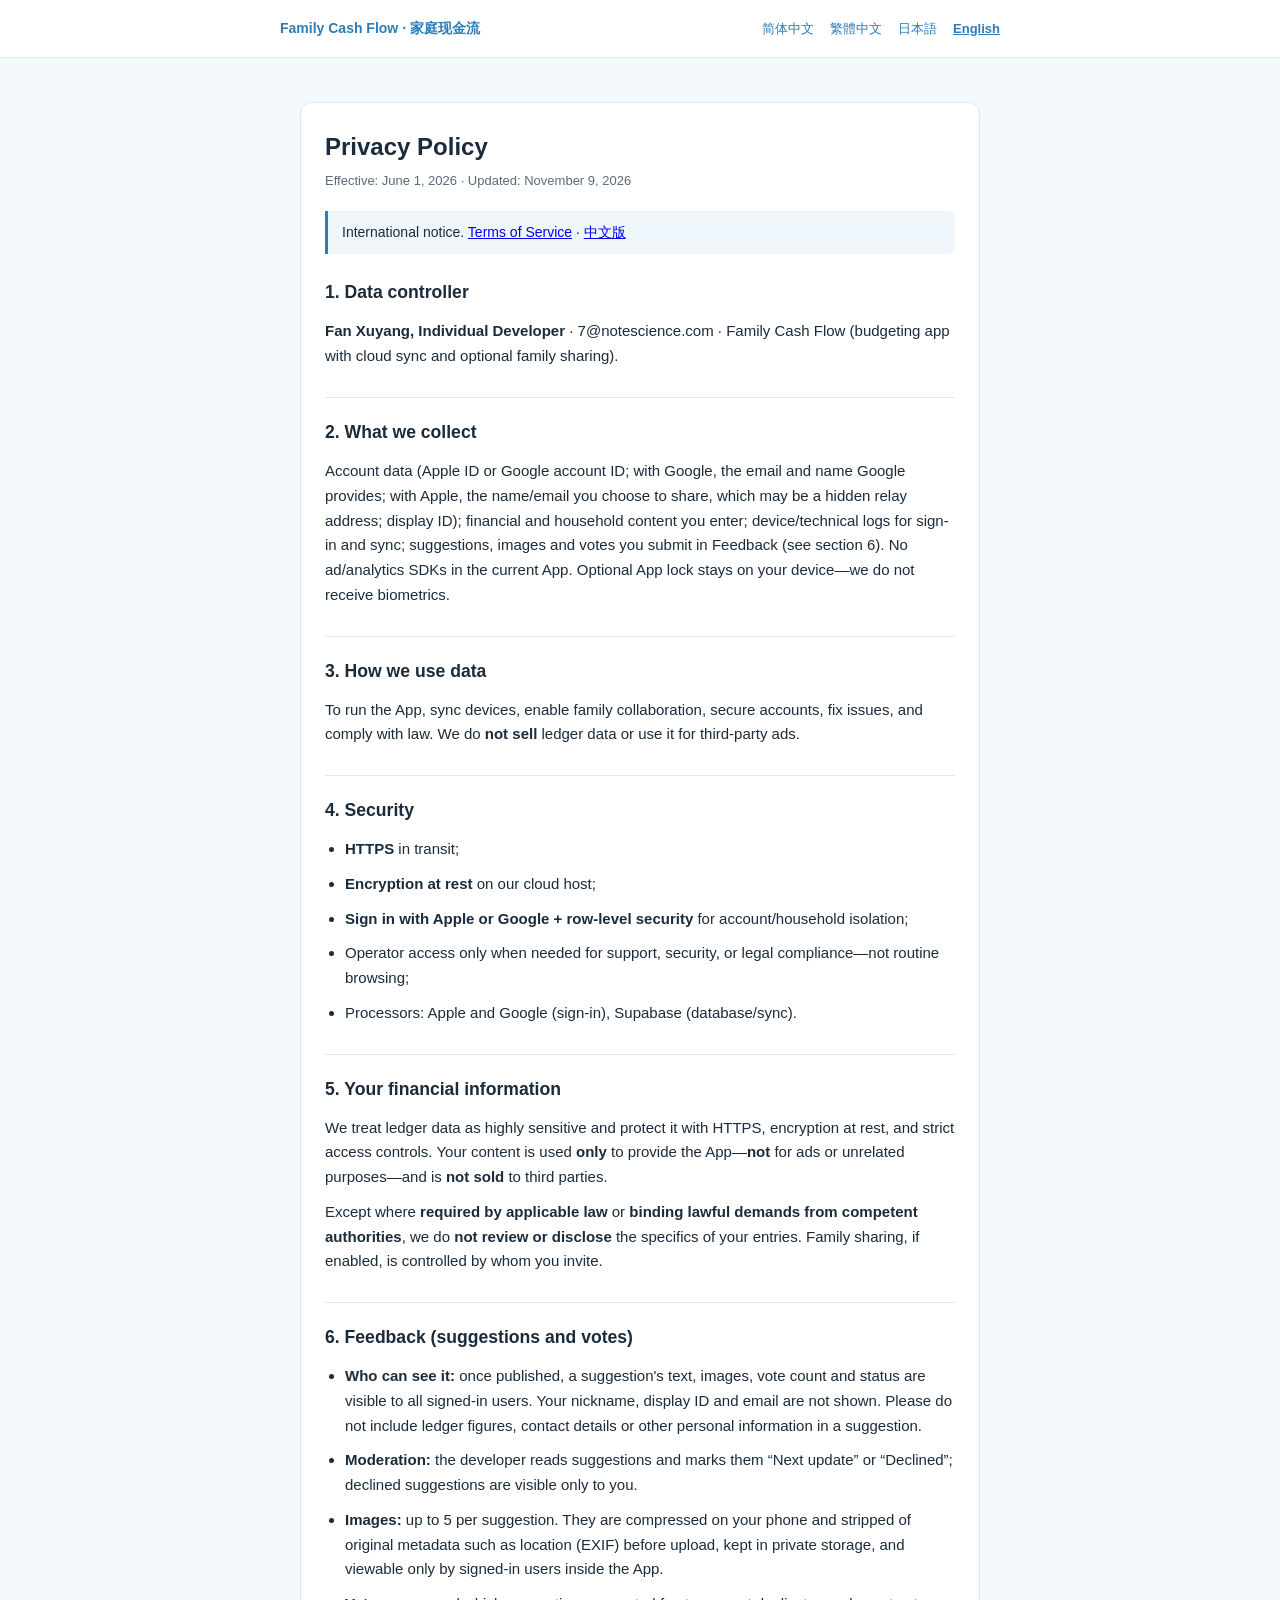
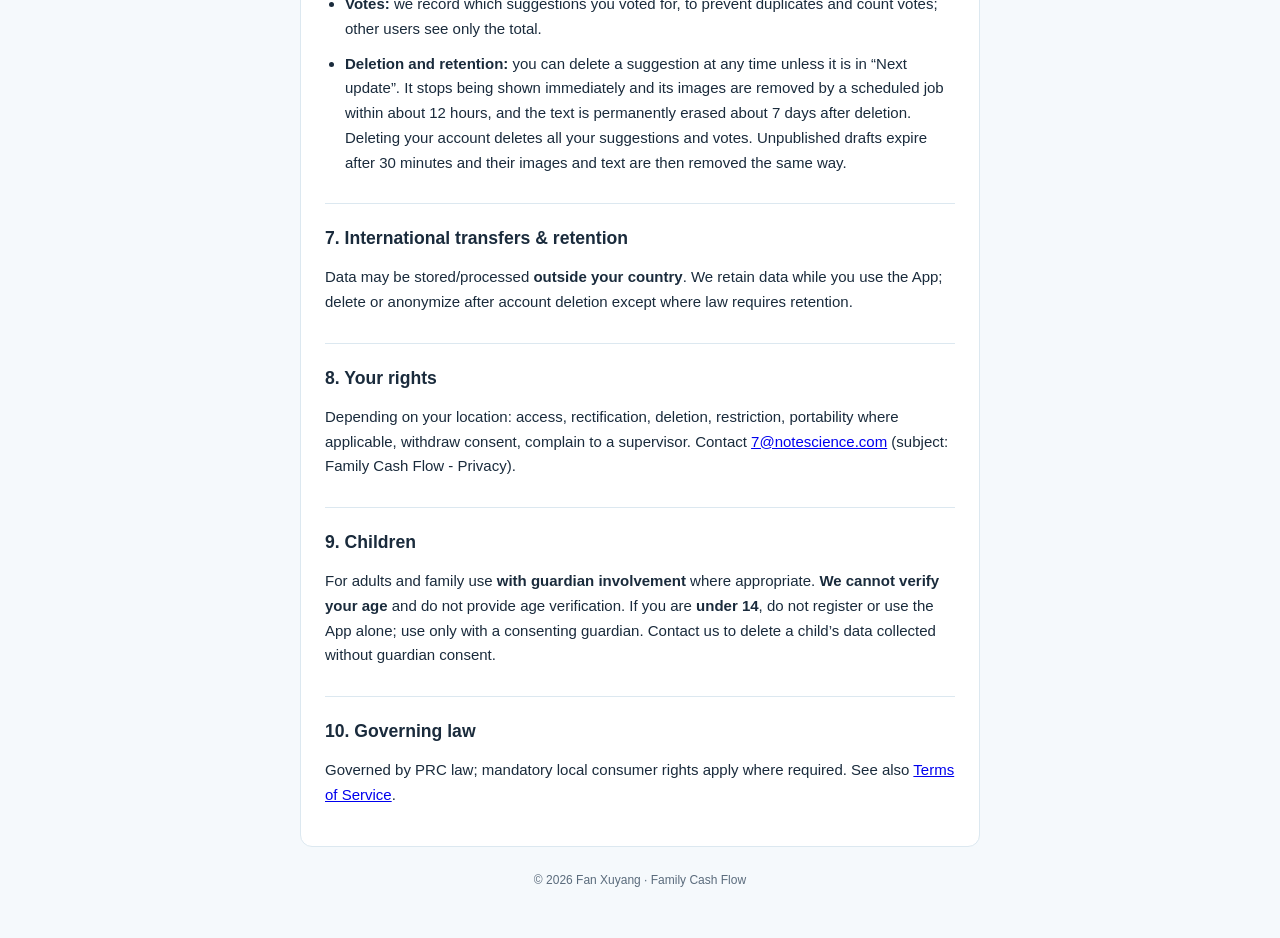
==== commit 9c7695f8: "更正：删除的建议文字约 7 天后彻底清除（不是留到注销） 后台 rpc_feedback_cleanup_ack 在图片清完后删除 deleted_at 超过 7 天的建议、过期 1 天的草稿。  C" ====
--- a/privacy-en.html
+++ b/privacy-en.html
@@ -52,7 +52,7 @@
         <li><strong>Moderation:</strong> the developer reads suggestions and marks them “Next update” or “Declined”; declined suggestions are visible only to you.</li>
         <li><strong>Images:</strong> up to 5 per suggestion. They are compressed on your phone and stripped of original metadata such as location (EXIF) before upload, kept in private storage, and viewable only by signed-in users inside the App.</li>
         <li><strong>Votes:</strong> we record which suggestions you voted for, to prevent duplicates and count votes; other users see only the total.</li>
-        <li><strong>Deletion and retention:</strong> you can delete a suggestion at any time unless it is in “Next update”. It stops being shown immediately and its images are removed by a scheduled job within about 12 hours; the text record is deleted when you delete your account. Unpublished drafts expire after 30 minutes and their images are removed the same way.</li>
+        <li><strong>Deletion and retention:</strong> you can delete a suggestion at any time unless it is in “Next update”. It stops being shown immediately and its images are removed by a scheduled job within about 12 hours, and the text is permanently erased about 7 days after deletion. Deleting your account deletes all your suggestions and votes. Unpublished drafts expire after 30 minutes and their images and text are then removed the same way.</li>
       </ul>
 
       <h2>7. International transfers &amp; retention</h2>
